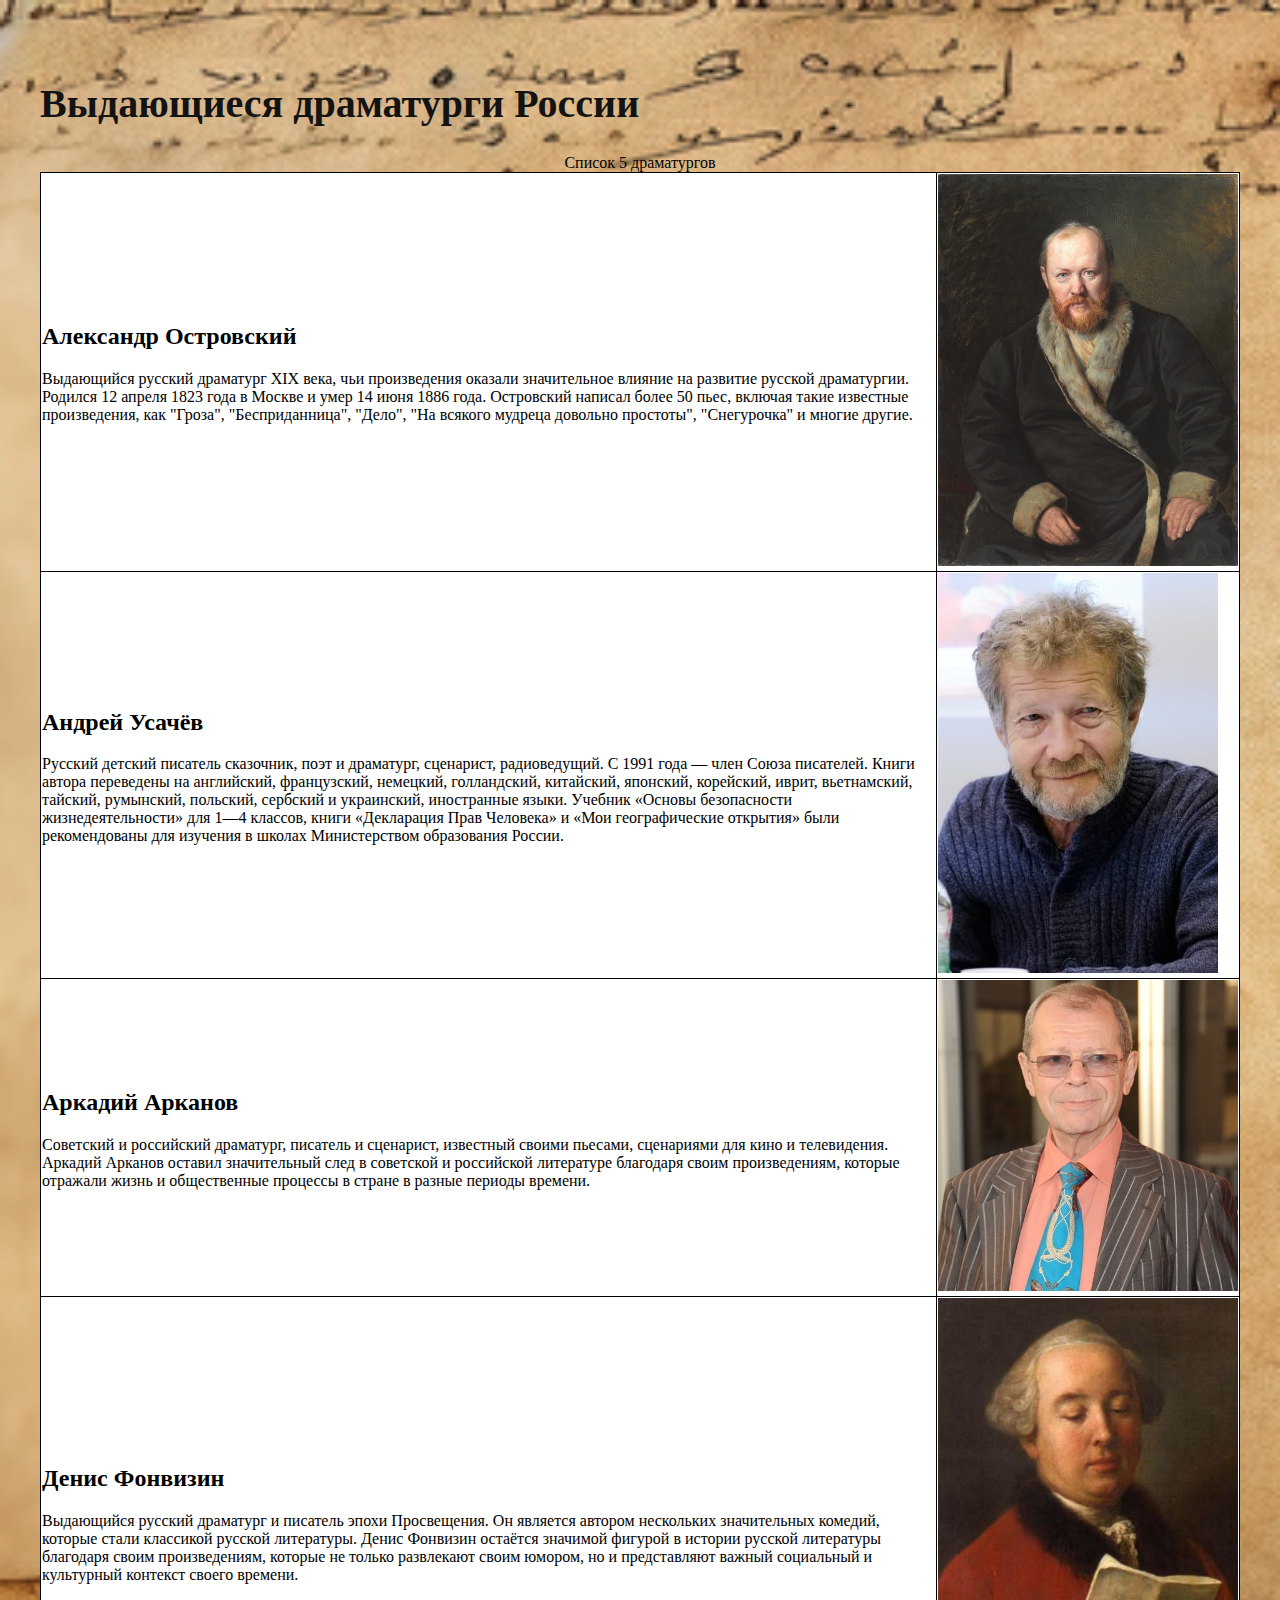
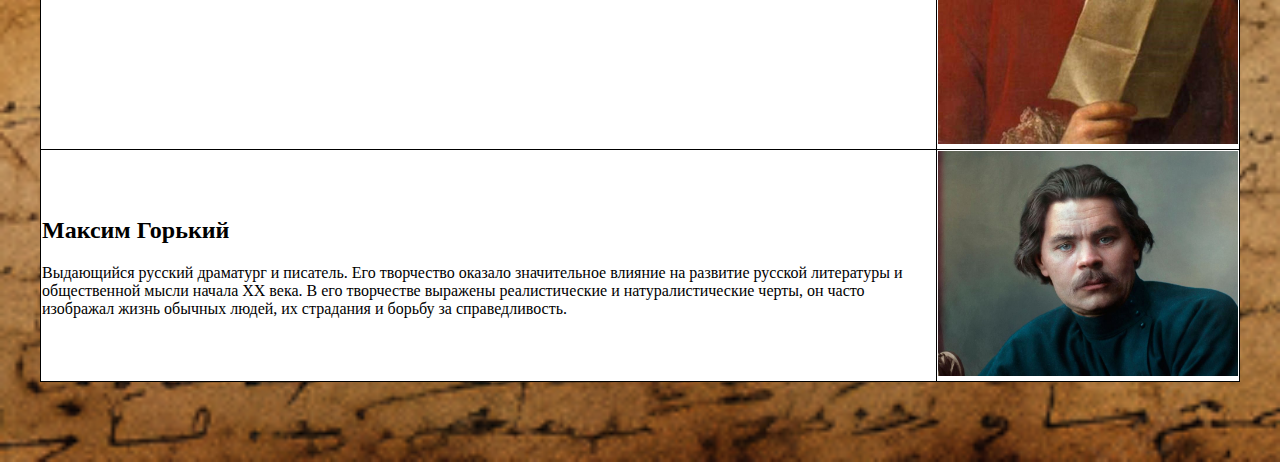
==== index.html @ 8b71614f "great playwrights 1" ====
<!DOCTYPE html>
<html lang="ru-ru">
<head>
   <meta charset="UTF-8">
   <meta name="viewport" content="width=device-width, initial-scale=1.0">
   <title>Лабораторная работа №1</title>
   <link rel="stylesheet" href="style.css">
</head>
<body>
   <h1 class="text">Выдающиеся драматурги России</h1>
   <table>
      <caption>Список 5 драматургов</caption>
      <tr>
         <td>
            <h2>Александр Островский</h2>
            <p> 
               Выдающийся русский драматург XIX века, чьи произведения оказали
               значительное влияние на развитие русской драматургии. Родился 12 апреля 1823 года в Москве и умер
               14 июня 1886 года. Островский написал более 50 пьес, включая такие известные произведения, как "Гроза", 
               "Бесприданница", "Дело", "На всякого мудреца довольно простоты", "Снегурочка" и многие другие.
            </p>
         </td>
         <td>
            <a href="#">   
               <img src="images/Alexander_Ostrovsky.jpg" alt="Драматург Александр Островский">
            </a>
         </td>
        </tr>
        <tr>
            <td>
               <h2>Андрей Усачёв</h2>
               <p> 
                  Русский детский писатель сказочник, поэт и драматург, сценарист, радиоведущий.
                  С 1991 года — член Союза писателей. Книги автора переведены на английский, французский,
                  немецкий, голландский, китайский, японский, корейский, иврит, вьетнамский, тайский, румынский,
                  польский, сербский и украинский, иностранные языки. Учебник «Основы безопасности жизнедеятельности»
                  для 1—4 классов, книги «Декларация Прав Человека» и «Мои географические открытия» были рекомендованы 
                  для изучения в школах Министерством образования России.
               </p>
            </td>
            <td>
               <a href="#">   
                  <img src="images/Andrei_Ysachev.jpg" alt="Драматург Андрей Усачёв">
               </a>
            </td>
        </tr>
        <tr>
            <td>
               <h2>Аркадий Арканов</h2>
               <p> 
                  Советский и российский драматург, писатель и сценарист, известный своими пьесами, сценариями 
                  для кино и телевидения. Аркадий Арканов оставил значительный след в советской и российской литературе 
                  благодаря своим произведениям, которые отражали жизнь и общественные процессы в стране в разные 
                  периоды времени.
               </p>
            </td>
            <td>
               <a href="#">   
                  <img src="images/Arkadiy_Arkanov.jpeg" alt="Драматург Аркадий Арканов">
               </a>
            </td>
        </tr>
        <tr>
            <td>
               <h2>Денис Фонвизин</h2>
               <p> 
                  Выдающийся русский драматург и писатель эпохи Просвещения. 
                  Он является автором нескольких значительных комедий, которые стали классикой русской литературы.
                  Денис Фонвизин остаётся значимой фигурой в истории русской литературы благодаря своим произведениям,
                  которые не только развлекают своим юмором, но и представляют важный социальный и культурный контекст 
                  своего времени.
               </p>
            </td>
            <td>
               <a href="#">   
                  <img src="images/Denis_Phonvizin.jpg" alt="Драматург Денис Фонвизин">
               </a>
            </td>
        </tr>
        <tr>
            <td>
               <h2>Максим Горький</h2>
               <p> 
                  Выдающийся русский драматург и писатель.  Его творчество оказало значительное 
                  влияние на развитие русской литературы и общественной мысли начала XX века. В его 
                  творчестве выражены реалистические и натуралистические черты, он часто изображал жизнь 
                  обычных людей, их страдания и борьбу за справедливость.
               </p>
            </td>
            <td>
               <a href="#">   
                  <img src="images/Maxim_Gorkiy.png" alt="Драматург Максим Горький">
               </a>
            </td>
        </tr>
   </table>
</body>
</html>
---- style.css ----
body {
   font-family: "Times New Roman";
   background: url(images/background.png) no-repeat center top ;
   background-size: cover;
   margin: 80px 40px;

}

.text {
   font-size: 40px;
   color: #131313;
}

img {
   max-width: 300px;
}

table, td, th {
   border: 1px solid black;
   border-collapse: collapse;
   background-color: white;
}
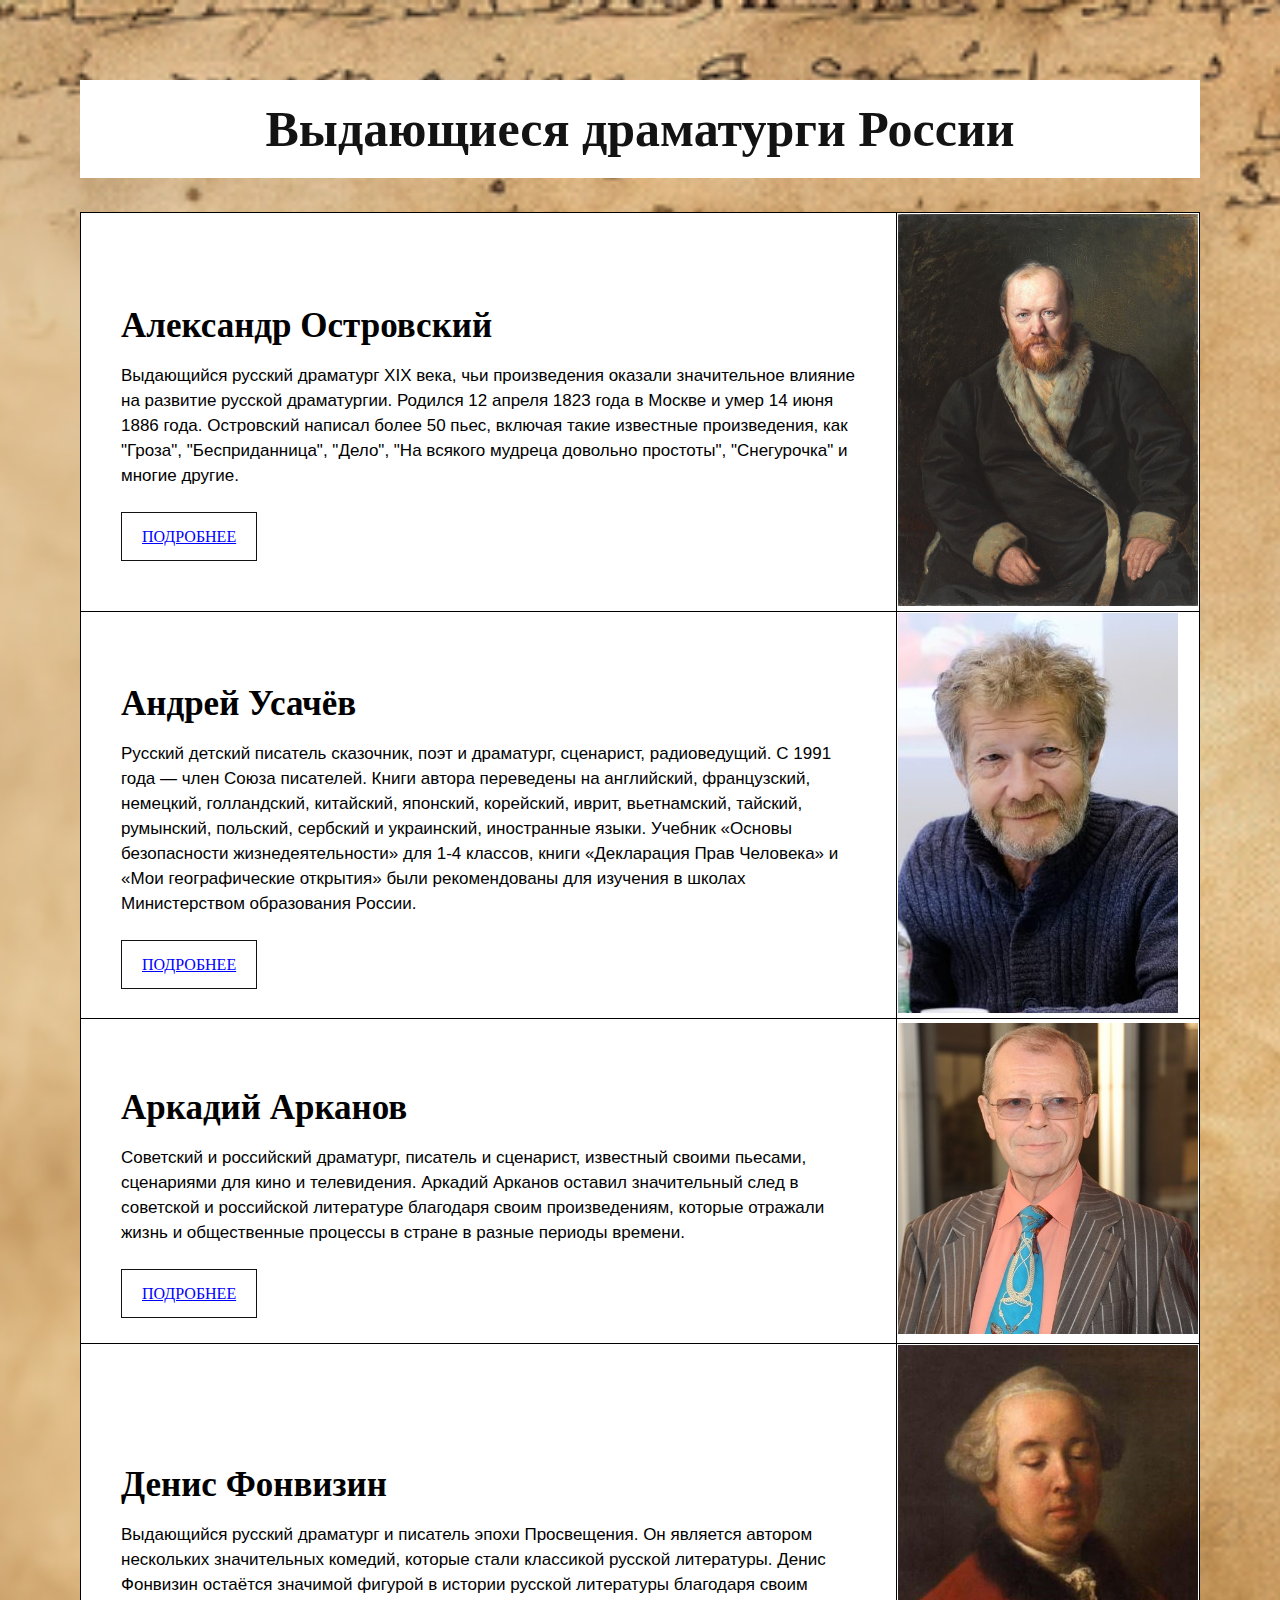
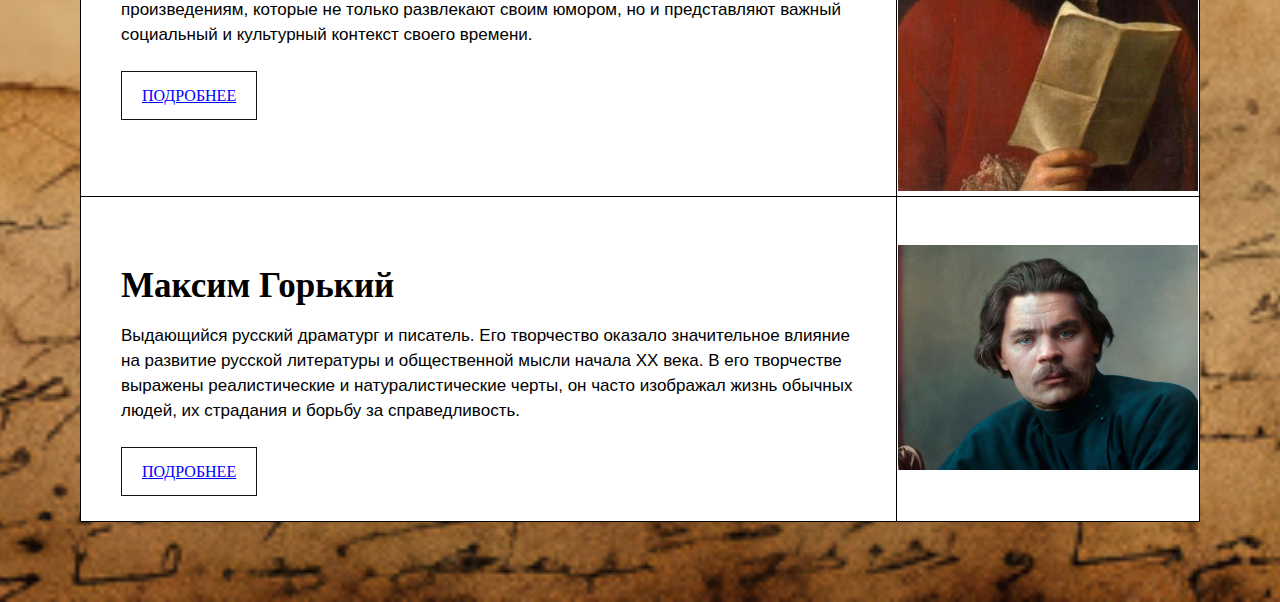
==== commit 6d917322: "new detals" ====
--- a/index.html
+++ b/index.html
@@ -9,9 +9,8 @@
 <body>
    <h1 class="text">Выдающиеся драматурги России</h1>
    <table>
-      <caption>Список 5 драматургов</caption>
       <tr>
-         <td>
+         <td class="t1">
             <h2>Александр Островский</h2>
             <p> 
                Выдающийся русский драматург XIX века, чьи произведения оказали
@@ -19,6 +18,7 @@
                14 июня 1886 года. Островский написал более 50 пьес, включая такие известные произведения, как "Гроза", 
                "Бесприданница", "Дело", "На всякого мудреца довольно простоты", "Снегурочка" и многие другие.
             </p>
+            <a class="link" href="#">ПОДРОБНЕЕ</a>
          </td>
          <td>
             <a href="#">   
@@ -27,16 +27,17 @@
          </td>
         </tr>
         <tr>
-            <td>
+            <td class="t1">
                <h2>Андрей Усачёв</h2>
                <p> 
                   Русский детский писатель сказочник, поэт и драматург, сценарист, радиоведущий.
                   С 1991 года — член Союза писателей. Книги автора переведены на английский, французский,
                   немецкий, голландский, китайский, японский, корейский, иврит, вьетнамский, тайский, румынский,
                   польский, сербский и украинский, иностранные языки. Учебник «Основы безопасности жизнедеятельности»
-                  для 1—4 классов, книги «Декларация Прав Человека» и «Мои географические открытия» были рекомендованы 
+                  для 1-4 классов, книги «Декларация Прав Человека» и «Мои географические открытия» были рекомендованы 
                   для изучения в школах Министерством образования России.
                </p>
+               <a class="link" href="#">ПОДРОБНЕЕ</a>
             </td>
             <td>
                <a href="#">   
@@ -45,7 +46,7 @@
             </td>
         </tr>
         <tr>
-            <td>
+            <td class="t1">
                <h2>Аркадий Арканов</h2>
                <p> 
                   Советский и российский драматург, писатель и сценарист, известный своими пьесами, сценариями 
@@ -53,6 +54,7 @@
                   благодаря своим произведениям, которые отражали жизнь и общественные процессы в стране в разные 
                   периоды времени.
                </p>
+               <a class="link" href="#">ПОДРОБНЕЕ</a>
             </td>
             <td>
                <a href="#">   
@@ -61,7 +63,7 @@
             </td>
         </tr>
         <tr>
-            <td>
+            <td class="t1">
                <h2>Денис Фонвизин</h2>
                <p> 
                   Выдающийся русский драматург и писатель эпохи Просвещения. 
@@ -70,6 +72,7 @@
                   которые не только развлекают своим юмором, но и представляют важный социальный и культурный контекст 
                   своего времени.
                </p>
+               <a class="link" href="#">ПОДРОБНЕЕ</a>
             </td>
             <td>
                <a href="#">   
@@ -78,7 +81,7 @@
             </td>
         </tr>
         <tr>
-            <td>
+            <td class="t1">
                <h2>Максим Горький</h2>
                <p> 
                   Выдающийся русский драматург и писатель.  Его творчество оказало значительное 
@@ -86,6 +89,7 @@
                   творчестве выражены реалистические и натуралистические черты, он часто изображал жизнь 
                   обычных людей, их страдания и борьбу за справедливость.
                </p>
+               <a class="link" href="#">ПОДРОБНЕЕ</a>
             </td>
             <td>
                <a href="#">   
--- a/style.css
+++ b/style.css
@@ -2,13 +2,31 @@
    font-family: "Times New Roman";
    background: url(images/background.png) no-repeat center top ;
    background-size: cover;
-   margin: 80px 40px;
+   margin: 80px 80px;
 
 }
 
+h2 {
+   font-size: 35px;
+   margin-bottom: 0;
+}
+
+p {
+   font-family: Arial, Helvetica, sans-serif;
+   font-size: 17px;
+   line-height: 25px;
+   margin-bottom: 40px;
+}
+
 .text {
-   font-size: 40px;
+   font-size: 50px;
    color: #131313;
+   background-color: white;
+   padding: 20px 0;
+
+   display: flex;
+   align-items: center;
+   justify-content: center;
 }
 
 img {
@@ -19,4 +37,24 @@
    border: 1px solid black;
    border-collapse: collapse;
    background-color: white;
+}
+
+.t1 {
+   padding: 40px;
+}
+
+.link {
+   color: blue;
+   padding: 15px 20px;
+   border: #131313 solid 1px;
+}
+
+
+
+a:visited {
+   color: #9e2b2b;
+}
+
+a:hover {
+   color: #1b883c;
 }